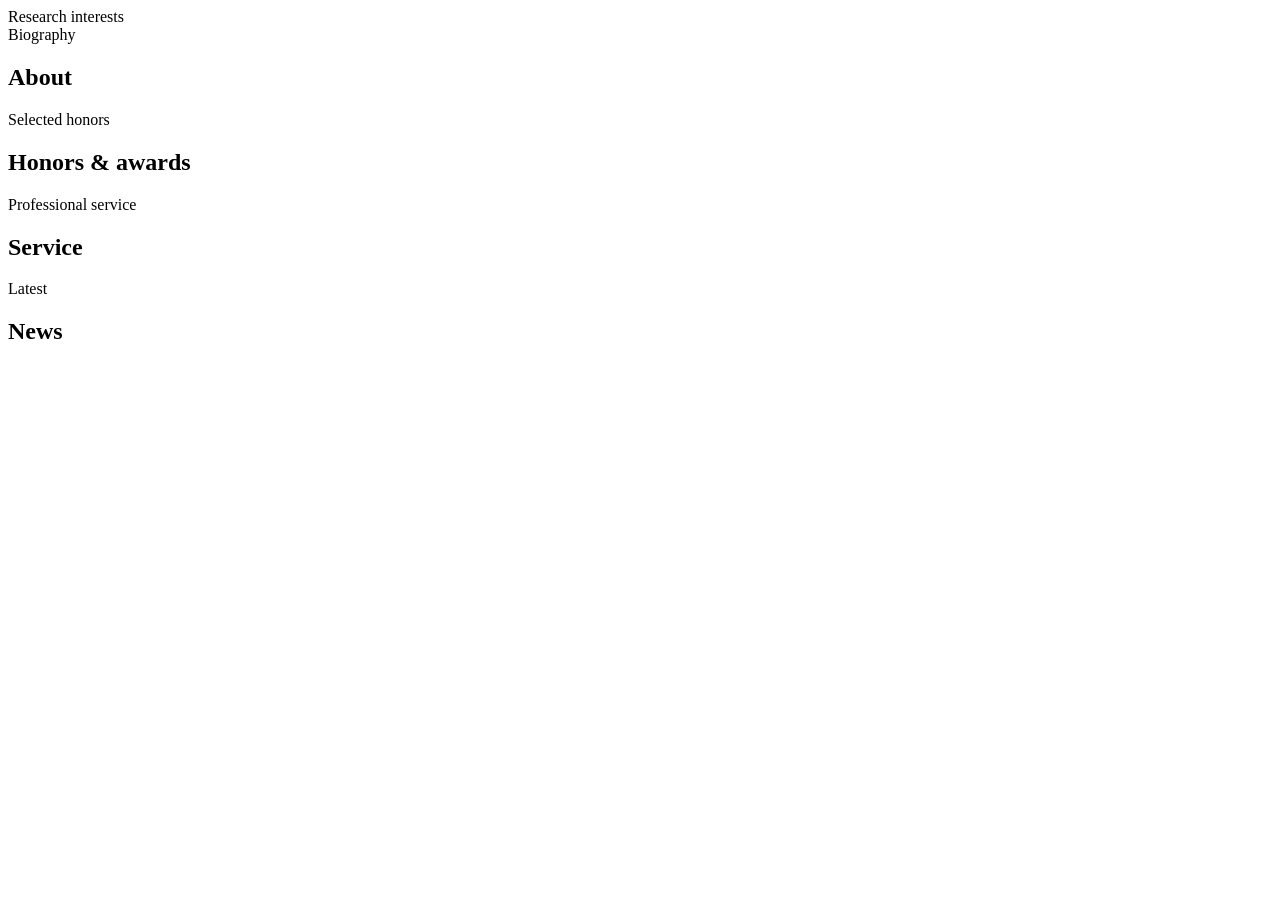
==== index.html @ c950ee64 "Add files via upload" ====
<!doctype html>
<html lang="en">
<head>
<meta charset="utf-8">
<meta name="viewport" content="width=device-width, initial-scale=1">
<title>Ishan Thakkar — UCAT Lab, University of Kentucky</title>
<meta name="description" content="Ishan Thakkar — Reese S. Terry Professor of Electrical and Computer Engineering, University of Kentucky. Director of the UCAT Laboratory: unconventional computing architectures and technologies.">
<link rel="icon" type="image/png" sizes="32x32" href="assets/img/favicon-32.png">
<link rel="apple-touch-icon" href="assets/img/favicon-180.png">
<link rel="preconnect" href="https://fonts.googleapis.com">
<link rel="preconnect" href="https://fonts.gstatic.com" crossorigin>
<link href="https://fonts.googleapis.com/css2?family=Space+Grotesk:wght@400;500;600;700&family=IBM+Plex+Sans:wght@400;500;600&family=IBM+Plex+Mono:wght@400;500&display=swap" rel="stylesheet">
<link rel="stylesheet" href="assets/css/main.css">
</head>
<body data-page="home">
  <main>
    <div class="wrap"><section class="hero" id="hero"></section></div>

    <div class="wrap"><section class="section">
      <div class="eyebrow">Research interests</div>
      <div id="interests"></div>
    </section></div>

    <div class="wrap"><section class="section">
      <div class="eyebrow">Biography</div>
      <h2 class="sec"><span class="h-lead">About</span></h2>
      <div id="bio"></div>
    </section></div>

    <div class="wrap"><section class="section">
      <div class="eyebrow">Selected honors</div>
      <h2 class="sec"><span class="h-lead">Honors &amp; awards</span></h2>
      <div id="honors"></div>
    </section></div>

    <div class="wrap"><section class="section">
      <div class="eyebrow">Professional service</div>
      <h2 class="sec"><span class="h-lead">Service</span></h2>
      <div id="service"></div>
    </section></div>

    <div class="wrap"><section class="section">
      <div class="eyebrow">Latest</div>
      <h2 class="sec"><span class="h-lead">News</span></h2>
      <div id="news"></div>
    </section></div>
  </main>

  <script src="data/profile.js"></script>
  <script src="data/news.js"></script>
  <script src="assets/js/site.js"></script>
</body>
</html>
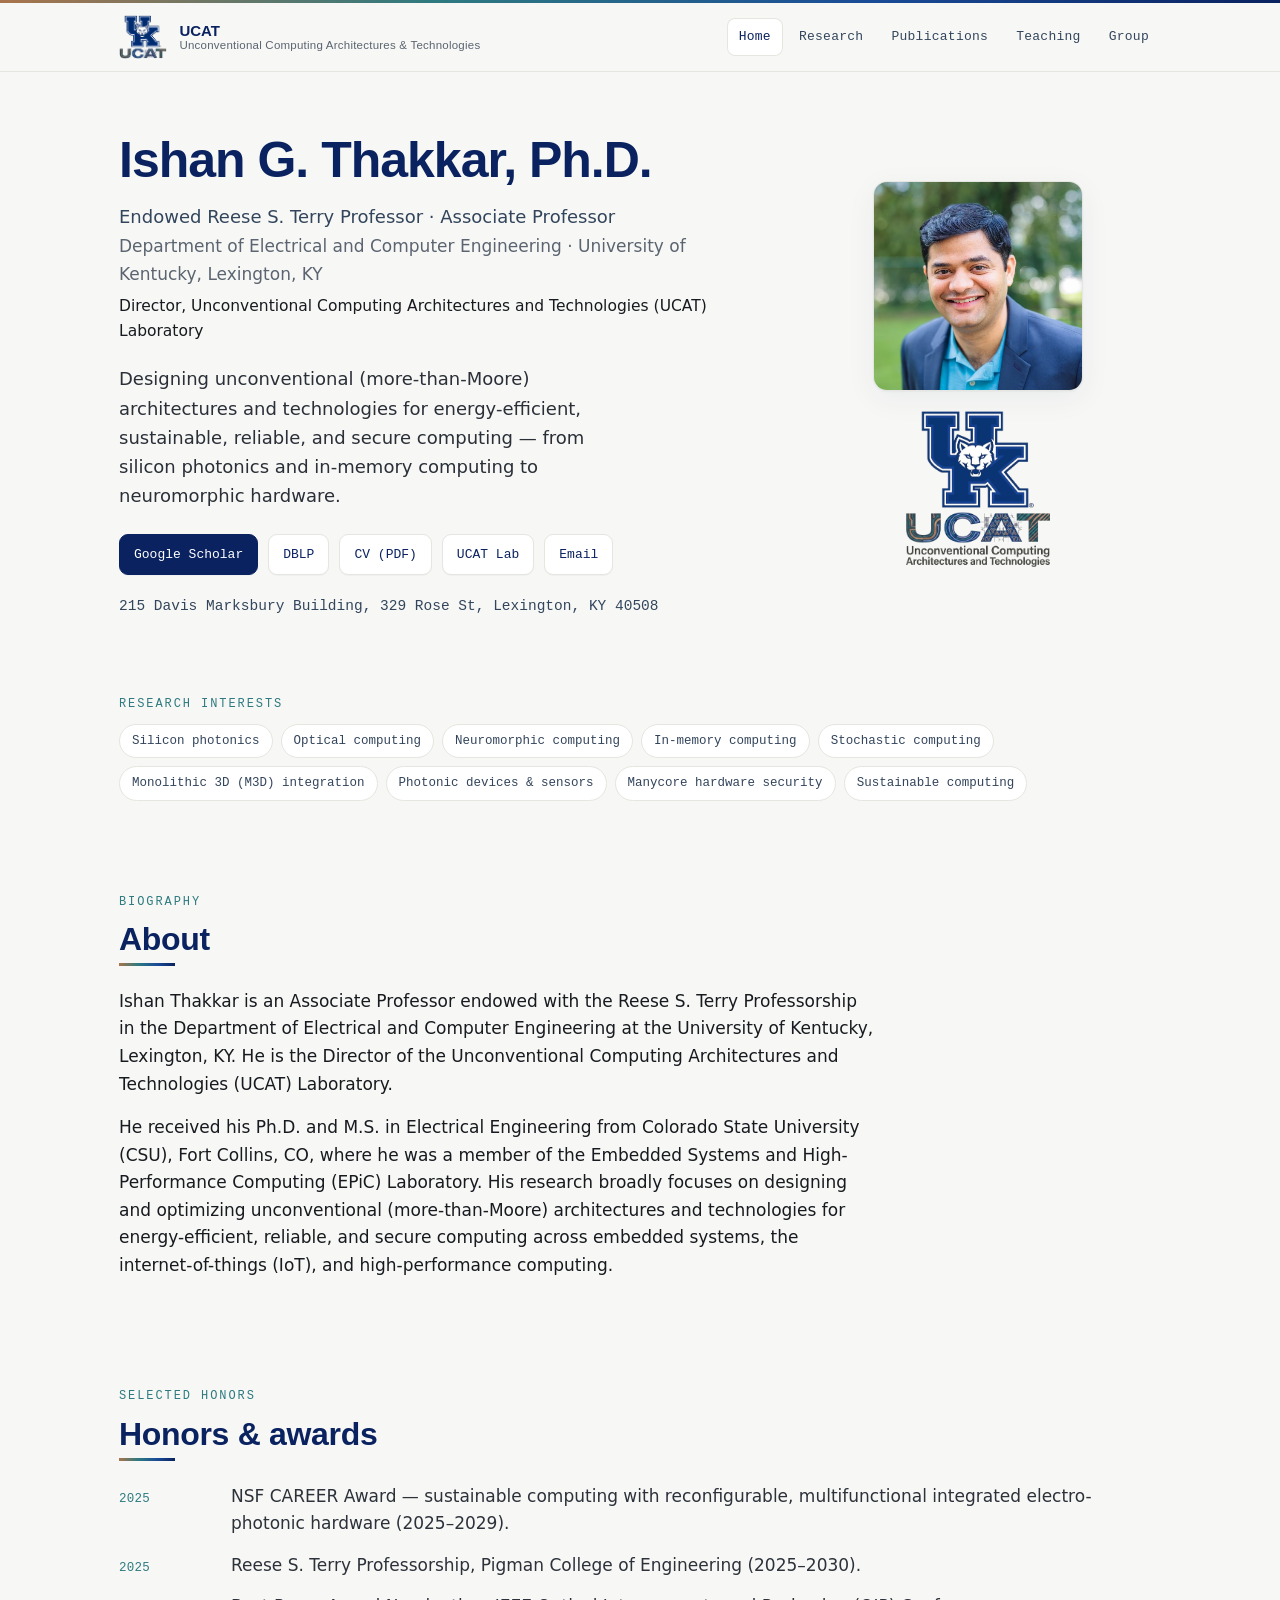
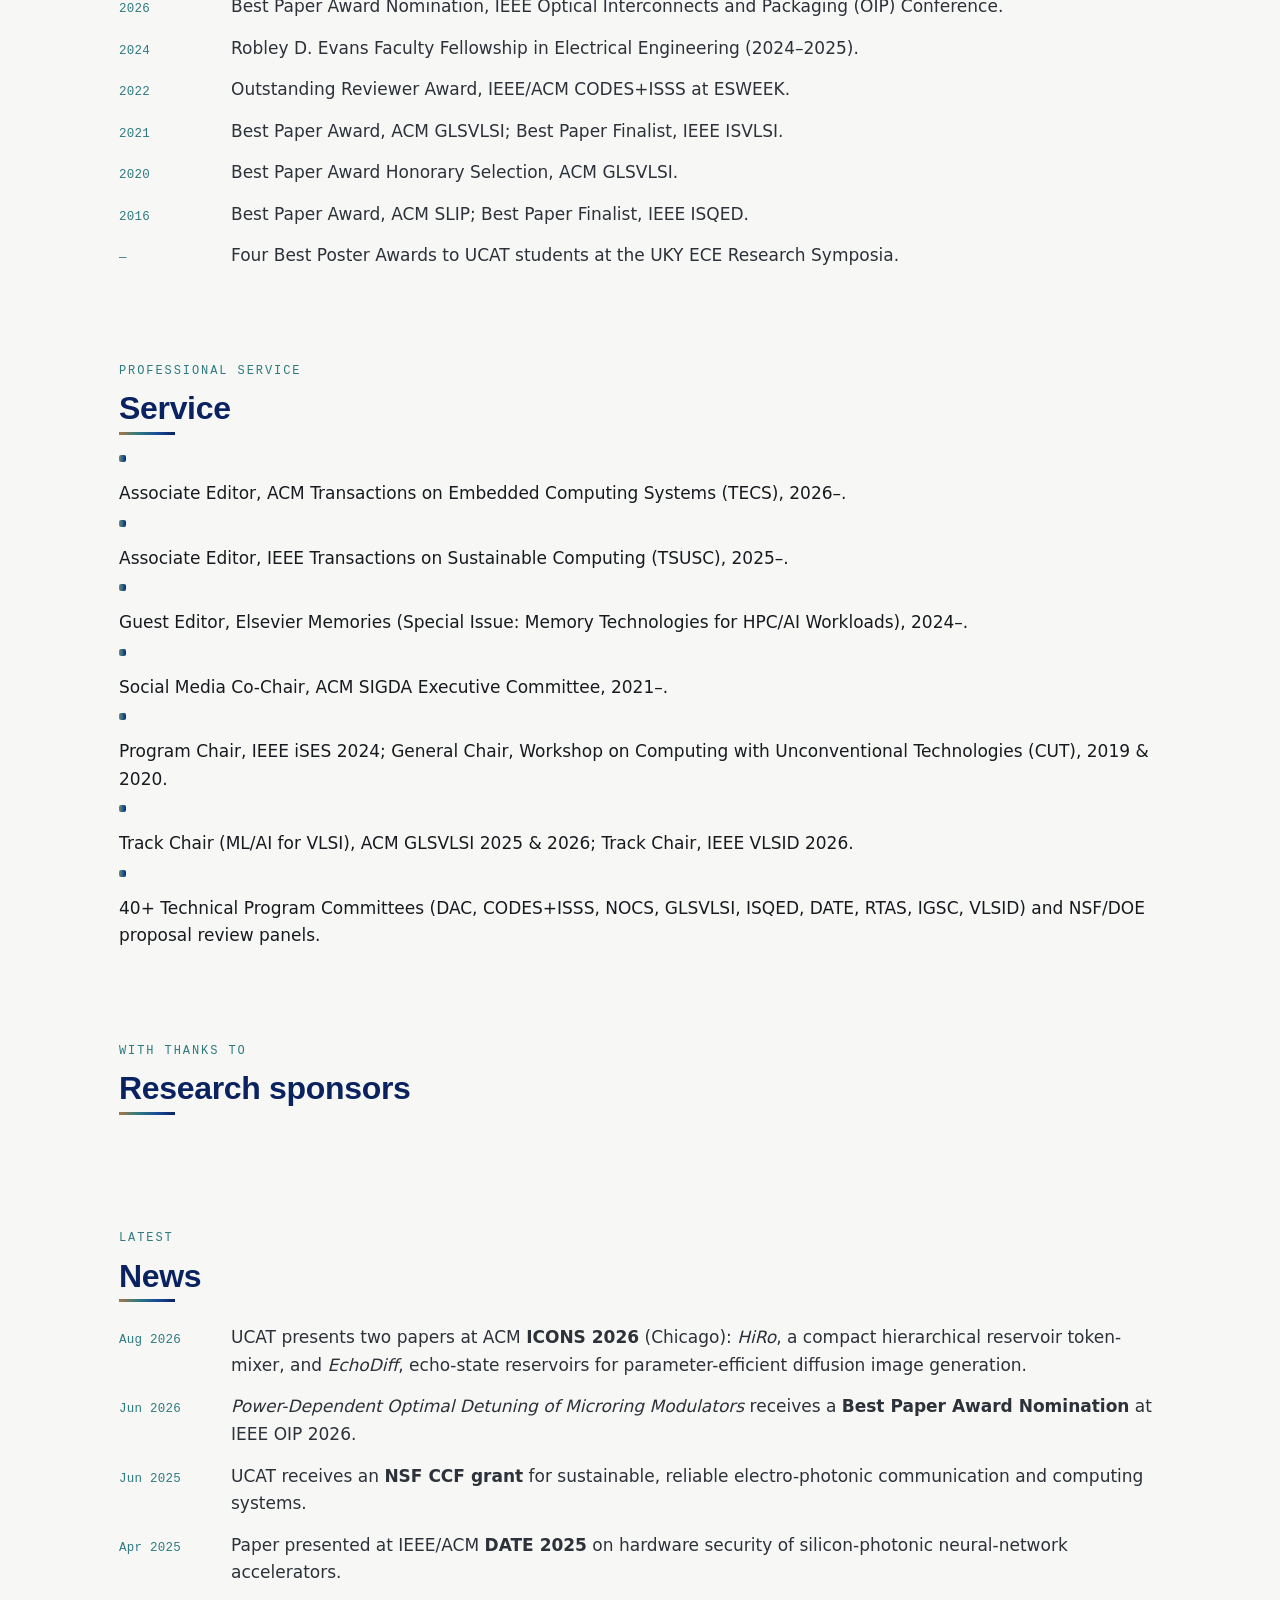
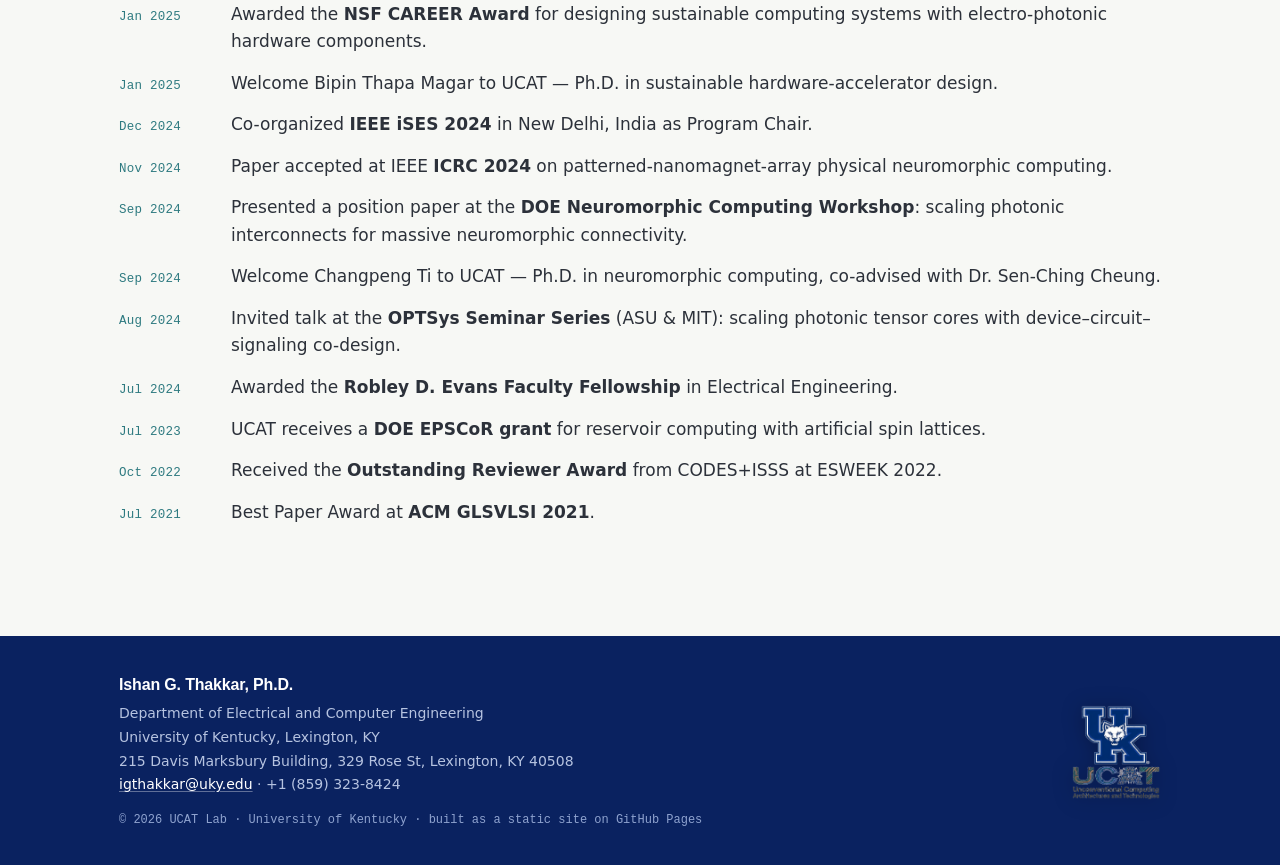
==== commit 112f87b8: "Add files via upload" ====
--- a/index.html
+++ b/index.html
@@ -40,6 +40,12 @@
     </section></div>
 
     <div class="wrap"><section class="section">
+      <div class="eyebrow">With thanks to</div>
+      <h2 class="sec"><span class="h-lead">Research sponsors</span></h2>
+      <div id="sponsors"></div>
+    </section></div>
+
+    <div class="wrap"><section class="section">
       <div class="eyebrow">Latest</div>
       <h2 class="sec"><span class="h-lead">News</span></h2>
       <div id="news"></div>
@@ -48,6 +54,7 @@
 
   <script src="data/profile.js"></script>
   <script src="data/news.js"></script>
+  <script src="data/sponsors.js"></script>
   <script src="assets/js/site.js"></script>
 </body>
 </html>
--- a/assets/css/main.css
+++ b/assets/css/main.css
@@ -0,0 +1,164 @@
+/* =====================================================================
+   UCAT / Ishan Thakkar — site styles
+   Palette derived from the UCAT logo (UK navy + circuit teal/copper).
+   Signature motif: a circuit-trace hairline echoing the wordmark.
+   ===================================================================== */
+
+:root{
+  --navy:#0A2260; --navy2:#0E2E6E; --blue:#1A4C97;
+  --teal:#2E7A80; --copper:#A9744C; --slate:#33455C;
+  --paper:#F7F8F5; --panel:#FFFFFF; --ink:#171A1F; --mut:#5B6470;
+  --line:#E4E6DF; --line2:#EEEFE9;
+  --trace:linear-gradient(90deg,var(--copper) 0%,var(--teal) 34%,var(--blue) 68%,var(--navy) 100%);
+  --maxw:1090px; --r:10px;
+  --shadow:0 1px 2px rgba(10,34,96,.04),0 8px 30px rgba(10,34,96,.06);
+}
+
+*{box-sizing:border-box}
+html{scroll-behavior:smooth}
+body{
+  margin:0; background:var(--paper); color:var(--ink);
+  font:400 17px/1.62 "IBM Plex Sans",system-ui,-apple-system,Segoe UI,Roboto,sans-serif;
+  -webkit-font-smoothing:antialiased; text-rendering:optimizeLegibility;
+}
+h1,h2,h3,h4{font-family:"Space Grotesk","IBM Plex Sans",sans-serif;line-height:1.12;color:var(--navy);font-weight:600;letter-spacing:-.01em;margin:0}
+a{color:var(--blue);text-decoration:none;text-underline-offset:2px}
+a:hover{text-decoration:underline}
+p{margin:0 0 1rem}
+img{max-width:100%;display:block}
+
+.wrap{max-width:var(--maxw);margin:0 auto;padding:0 24px}
+.mono{font-family:"IBM Plex Mono",ui-monospace,monospace}
+
+/* ---------- Header / nav ---------- */
+.top-strip{height:3px;background:var(--trace)}
+.site-header{position:sticky;top:0;z-index:40;background:rgba(247,248,245,.9);backdrop-filter:saturate(1.4) blur(8px);border-bottom:1px solid var(--line)}
+.nav{display:flex;align-items:center;gap:20px;height:68px}
+.brand{display:flex;align-items:center;gap:12px;margin-right:auto}
+.brand img{height:44px;width:auto}
+.brand .bt{font-family:"Space Grotesk",sans-serif;font-weight:600;font-size:15px;color:var(--navy);line-height:1.15}
+.brand .bt small{display:block;font-weight:400;font-size:11.5px;color:var(--mut);letter-spacing:.02em}
+.nav-links{display:flex;gap:4px;align-items:center;flex-wrap:wrap}
+.nav-links a{
+  font-family:"IBM Plex Mono",monospace;font-size:13px;letter-spacing:.02em;
+  color:var(--slate);padding:8px 12px;border-radius:8px;text-decoration:none
+}
+.nav-links a:hover{background:var(--line2);color:var(--navy);text-decoration:none}
+.nav-links a[aria-current="page"]{color:var(--navy);background:#fff;box-shadow:inset 0 0 0 1px var(--line)}
+.nav-toggle{display:none;background:none;border:1px solid var(--line);border-radius:8px;padding:8px 10px;cursor:pointer;color:var(--navy)}
+
+/* ---------- Section scaffolding ---------- */
+main{padding:8px 0 40px}
+.section{padding:46px 0;border-top:1px solid var(--line2)}
+.section:first-of-type{border-top:none}
+.eyebrow{font-family:"IBM Plex Mono",monospace;font-size:12px;letter-spacing:.16em;text-transform:uppercase;color:var(--teal);margin:0 0 10px}
+.h-lead{display:inline-block;padding-bottom:8px;background-image:var(--trace);background-repeat:no-repeat;background-position:0 100%;background-size:56px 3px}
+h2.sec{font-size:clamp(24px,3.2vw,32px);margin-bottom:22px}
+
+/* ---------- Hero ---------- */
+.hero{padding:52px 0 30px}
+.hero-grid{display:grid;grid-template-columns:1.55fr .9fr;gap:44px;align-items:center}
+.hero h1{font-size:clamp(30px,5vw,50px);letter-spacing:-.02em}
+.hero .role{font-size:18px;color:var(--slate);margin-top:14px;font-weight:500}
+.hero .aff{color:var(--mut);margin-top:2px}
+.hero .lab{margin-top:6px;font-size:15.5px}
+.hero .thesis{margin-top:20px;font-size:18px;max-width:46ch;color:#2a2f38}
+.hero-side{display:flex;flex-direction:column;align-items:center;gap:18px}
+.portrait{width:210px;height:210px;border-radius:14px;object-fit:cover;box-shadow:var(--shadow);background:#fff;border:1px solid var(--line)}
+.monogram{width:210px;height:210px;border-radius:14px;display:grid;place-items:center;background:
+  radial-gradient(120% 120% at 20% 0%,#12306e,#0a1f52);color:#fff;font-family:"Space Grotesk";font-weight:600;font-size:64px;box-shadow:var(--shadow)}
+.hero-logo{width:150px;opacity:.96}
+
+.links{display:flex;flex-wrap:wrap;gap:10px;margin-top:24px}
+.btn{
+  display:inline-flex;align-items:center;gap:8px;font-family:"IBM Plex Mono",monospace;font-size:13px;
+  padding:9px 14px;border-radius:9px;border:1px solid var(--line);background:#fff;color:var(--navy);
+  box-shadow:0 1px 0 rgba(10,34,96,.03);transition:transform .12s ease,border-color .12s ease
+}
+.btn:hover{text-decoration:none;border-color:var(--teal);transform:translateY(-1px)}
+.btn.primary{background:var(--navy);color:#fff;border-color:var(--navy)}
+.btn.primary:hover{background:var(--navy2)}
+
+.meta-row{display:flex;flex-wrap:wrap;gap:8px 22px;margin-top:20px;color:var(--mut);font-size:14.5px}
+.meta-row .mono{color:var(--slate)}
+
+/* ---------- Chips ---------- */
+.chips{display:flex;flex-wrap:wrap;gap:8px}
+.chip{font-family:"IBM Plex Mono",monospace;font-size:12.5px;color:var(--slate);background:#fff;border:1px solid var(--line);border-radius:999px;padding:6px 12px}
+
+/* ---------- Cards / grids ---------- */
+.grid{display:grid;gap:18px}
+.grid.two{grid-template-columns:1fr 1fr}
+.grid.three{grid-template-columns:repeat(3,1fr)}
+.card{background:var(--panel);border:1px solid var(--line);border-radius:var(--r);padding:22px;box-shadow:var(--shadow)}
+.card h3{font-size:19px;margin-bottom:8px}
+.card p{color:#33383f;margin-bottom:12px;font-size:15.5px}
+.card .refs{display:flex;flex-wrap:wrap;gap:6px}
+
+.tag{font-family:"IBM Plex Mono",monospace;font-size:11.5px;color:var(--blue);border:1px solid var(--line);border-radius:6px;padding:2px 7px;background:#fff}
+.tag:hover{border-color:var(--blue);text-decoration:none}
+
+/* ---------- Lists (bio/honors/service/news) ---------- */
+.prose p{max-width:70ch}
+.stack{list-style:none;margin:0;padding:0;display:flex;flex-direction:column;gap:14px}
+.stack li{display:grid;grid-template-columns:96px 1fr;gap:16px;align-items:baseline}
+.stack .when{font-family:"IBM Plex Mono",monospace;font-size:12.5px;color:var(--teal);letter-spacing:.02em;padding-top:2px}
+.stack .what{color:#2c313a}
+.stack.plain li{grid-template-columns:1fr}
+.stack.plain li::before{content:"";display:inline-block;width:7px;height:7px;border-radius:2px;background:var(--trace);margin-right:10px;transform:translateY(-2px)}
+
+/* ---------- Publications ---------- */
+.pub-controls{display:flex;flex-wrap:wrap;gap:8px;margin-bottom:22px}
+.filter{font-family:"IBM Plex Mono",monospace;font-size:12.5px;color:var(--slate);background:#fff;border:1px solid var(--line);border-radius:999px;padding:7px 14px;cursor:pointer}
+.filter[aria-pressed="true"]{background:var(--navy);color:#fff;border-color:var(--navy)}
+.pub-group{margin-bottom:34px}
+.pub-group h3{font-size:15px;font-family:"IBM Plex Mono",monospace;letter-spacing:.06em;text-transform:uppercase;color:var(--slate);border-bottom:1px solid var(--line);padding-bottom:8px;margin-bottom:6px}
+.pub{display:grid;grid-template-columns:60px 1fr;gap:16px;padding:15px 0;border-bottom:1px solid var(--line2)}
+.pub .pid{font-family:"IBM Plex Mono",monospace;font-size:12px;color:#fff;background:var(--slate);border-radius:6px;height:fit-content;padding:3px 0;text-align:center}
+.pub .pid.j{background:var(--navy)} .pub .pid.c{background:var(--teal)} .pub .pid.b{background:var(--copper)} .pub .pid.p{background:var(--slate)} .pub .pid.t{background:#556}
+.pub .ptitle{font-weight:500;color:var(--ink)}
+.pub .pauth{color:var(--mut);font-size:14.5px;margin-top:3px}
+.pub .pauth b{color:var(--ink);font-weight:600}
+.pub .pven{color:var(--slate);font-size:14.5px;margin-top:3px}
+.pub .pven .yr{font-family:"IBM Plex Mono",monospace;color:var(--mut)}
+.pub .award{display:inline-block;margin-top:6px;font-family:"IBM Plex Mono",monospace;font-size:11.5px;color:var(--copper);border:1px solid #e7d6c6;background:#fbf4ec;border-radius:6px;padding:2px 8px}
+
+/* ---------- People ---------- */
+.people{display:grid;grid-template-columns:1fr 1fr;gap:14px}
+.person{background:#fff;border:1px solid var(--line);border-radius:var(--r);padding:16px 18px}
+.person.with-photo{display:flex;gap:14px;align-items:flex-start}
+.person .avatar,.person .avatar-fallback{width:58px;height:58px;border-radius:50%;flex-shrink:0}
+.person .avatar{object-fit:cover;background:#fff;border:1px solid var(--line)}
+.person .avatar-fallback{display:grid;place-items:center;background:radial-gradient(120% 120% at 20% 0%,#12306e,#0a1f52);color:#fff;font-family:"Space Grotesk",sans-serif;font-weight:600;font-size:17px;letter-spacing:.02em}
+.person .pinfo{flex:1;min-width:0}
+.person .pn{font-weight:600;color:var(--navy)}
+.person .pd{font-family:"IBM Plex Mono",monospace;font-size:12px;color:var(--teal);margin-top:2px}
+.person .pt{color:var(--mut);font-size:14.5px;margin-top:6px}
+.callout{margin-top:22px;background:linear-gradient(180deg,#fff, #fbfcfa);border:1px solid var(--line);border-left:3px solid transparent;border-image:var(--trace) 1;border-radius:var(--r);padding:22px 24px}
+.callout p{margin:0;color:#2c313a}
+
+/* ---------- Footer ---------- */
+.site-footer{background:var(--navy);color:#c9d4ec;margin-top:24px}
+.site-footer .wrap{padding:40px 24px 34px;display:grid;grid-template-columns:1fr auto;gap:30px;align-items:center}
+.site-footer img{height:96px;filter:drop-shadow(0 2px 10px rgba(0,0,0,.25))}
+.site-footer h4{color:#fff;font-size:16px;margin-bottom:8px}
+.site-footer a{color:#fff;text-decoration:underline;text-decoration-color:rgba(255,255,255,.35)}
+.site-footer .fmeta{font-size:14px;line-height:1.7;color:#b6c3e0}
+.site-footer .fmono{font-family:"IBM Plex Mono",monospace;font-size:12px;color:#8fa3cf;margin-top:14px}
+
+/* ---------- Responsive ---------- */
+@media (max-width:820px){
+  .hero-grid{grid-template-columns:1fr;gap:26px}
+  .hero-side{order:-1;flex-direction:row;flex-wrap:wrap;justify-content:flex-start}
+  .portrait,.monogram{width:150px;height:150px}
+  .grid.two,.grid.three,.people{grid-template-columns:1fr}
+  .nav-links{display:none;position:absolute;left:0;right:0;top:68px;background:var(--paper);border-bottom:1px solid var(--line);flex-direction:column;align-items:stretch;padding:8px 16px 14px}
+  .nav-links.open{display:flex}
+  .nav-links a{padding:11px 12px}
+  .nav-toggle{display:inline-flex}
+  .stack li{grid-template-columns:74px 1fr;gap:12px}
+  .site-footer .wrap{grid-template-columns:1fr}
+}
+
+@media (prefers-reduced-motion:reduce){*{scroll-behavior:auto!important;transition:none!important}}
+:focus-visible{outline:2.5px solid var(--teal);outline-offset:2px;border-radius:4px}
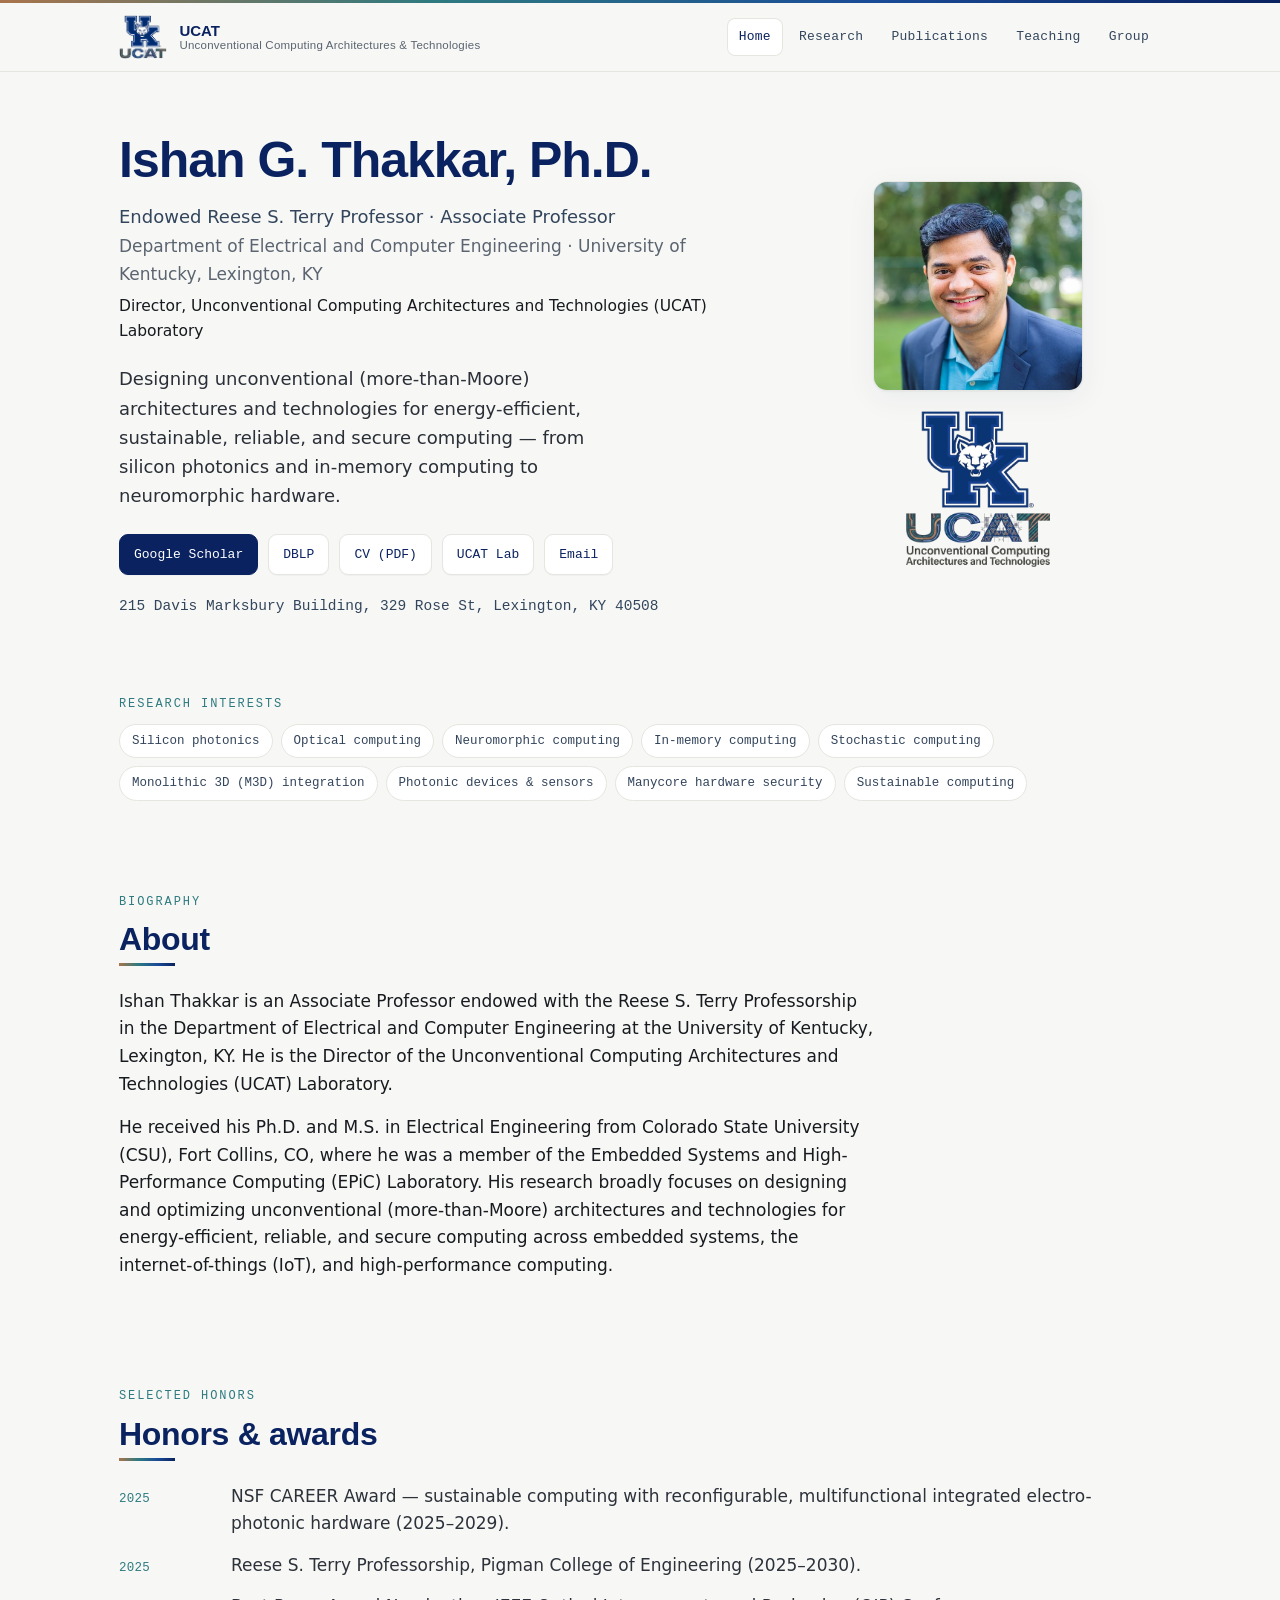
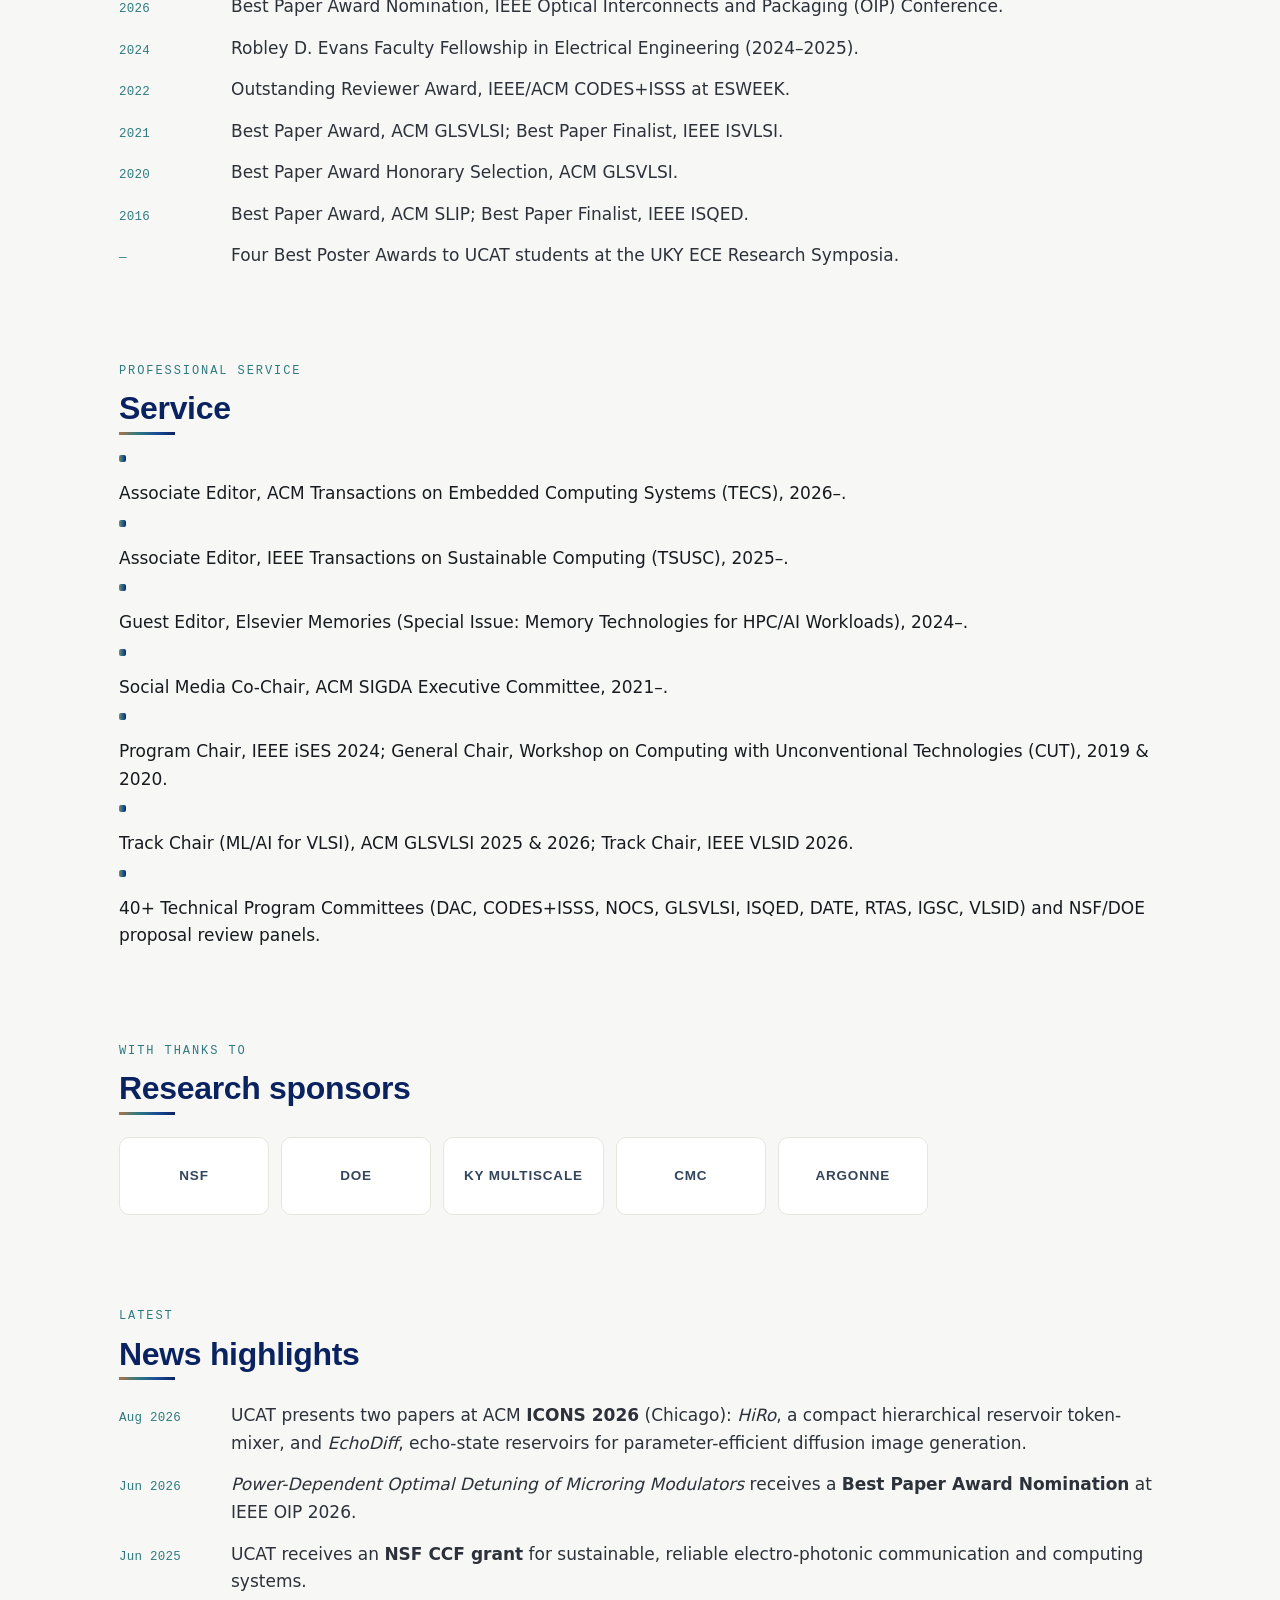
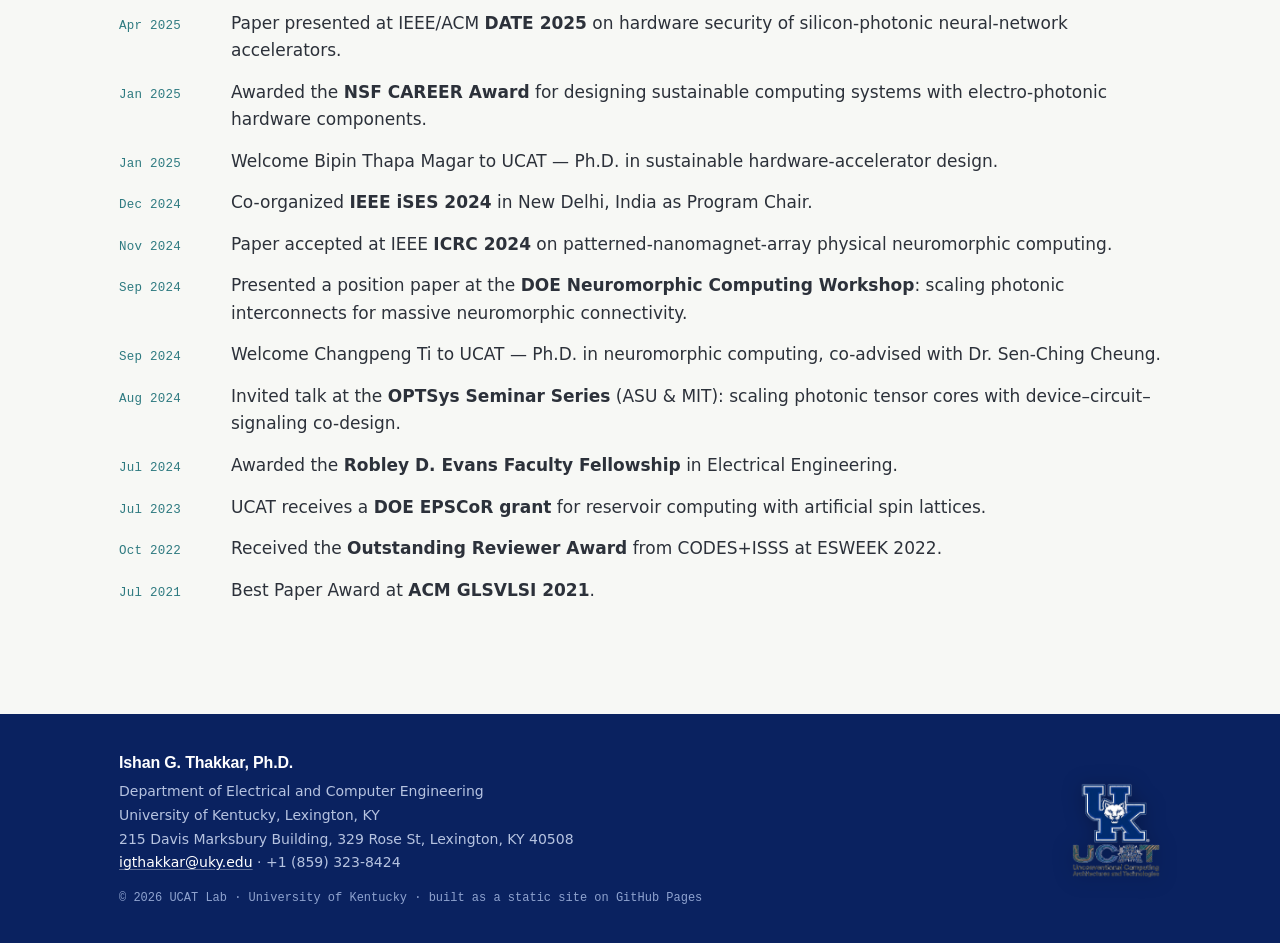
==== commit 9acec324: "Update index.html" ====
--- a/index.html
+++ b/index.html
@@ -47,7 +47,7 @@
 
     <div class="wrap"><section class="section">
       <div class="eyebrow">Latest</div>
-      <h2 class="sec"><span class="h-lead">News</span></h2>
+      <h2 class="sec"><span class="h-lead">News highlights</span></h2>
       <div id="news"></div>
     </section></div>
   </main>
--- a/assets/css/main.css
+++ b/assets/css/main.css
@@ -137,6 +137,15 @@
 .callout{margin-top:22px;background:linear-gradient(180deg,#fff, #fbfcfa);border:1px solid var(--line);border-left:3px solid transparent;border-image:var(--trace) 1;border-radius:var(--r);padding:22px 24px}
 .callout p{margin:0;color:#2c313a}
 
+/* ---------- Sponsors ---------- */
+.sp-row{display:flex;flex-wrap:wrap;gap:12px;align-items:stretch}
+.sp{display:grid;place-items:center;min-width:150px;height:78px;padding:10px 20px;background:#fff;border:1px solid var(--line);border-radius:var(--r);text-decoration:none;transition:transform .12s ease,border-color .12s ease}
+.sp:hover{text-decoration:none;border-color:var(--teal);transform:translateY(-1px)}
+.sp img{max-height:50px;max-width:180px;object-fit:contain;filter:grayscale(1);opacity:.78;transition:filter .12s ease,opacity .12s ease}
+.sp:hover img{filter:none;opacity:1}
+.sp-txt{font-family:"Space Grotesk",sans-serif;font-weight:600;font-size:13.5px;letter-spacing:.06em;color:var(--slate);text-transform:uppercase;text-align:center;line-height:1.2}
+.sp:hover .sp-txt{color:var(--navy)}
+
 /* ---------- Footer ---------- */
 .site-footer{background:var(--navy);color:#c9d4ec;margin-top:24px}
 .site-footer .wrap{padding:40px 24px 34px;display:grid;grid-template-columns:1fr auto;gap:30px;align-items:center}
